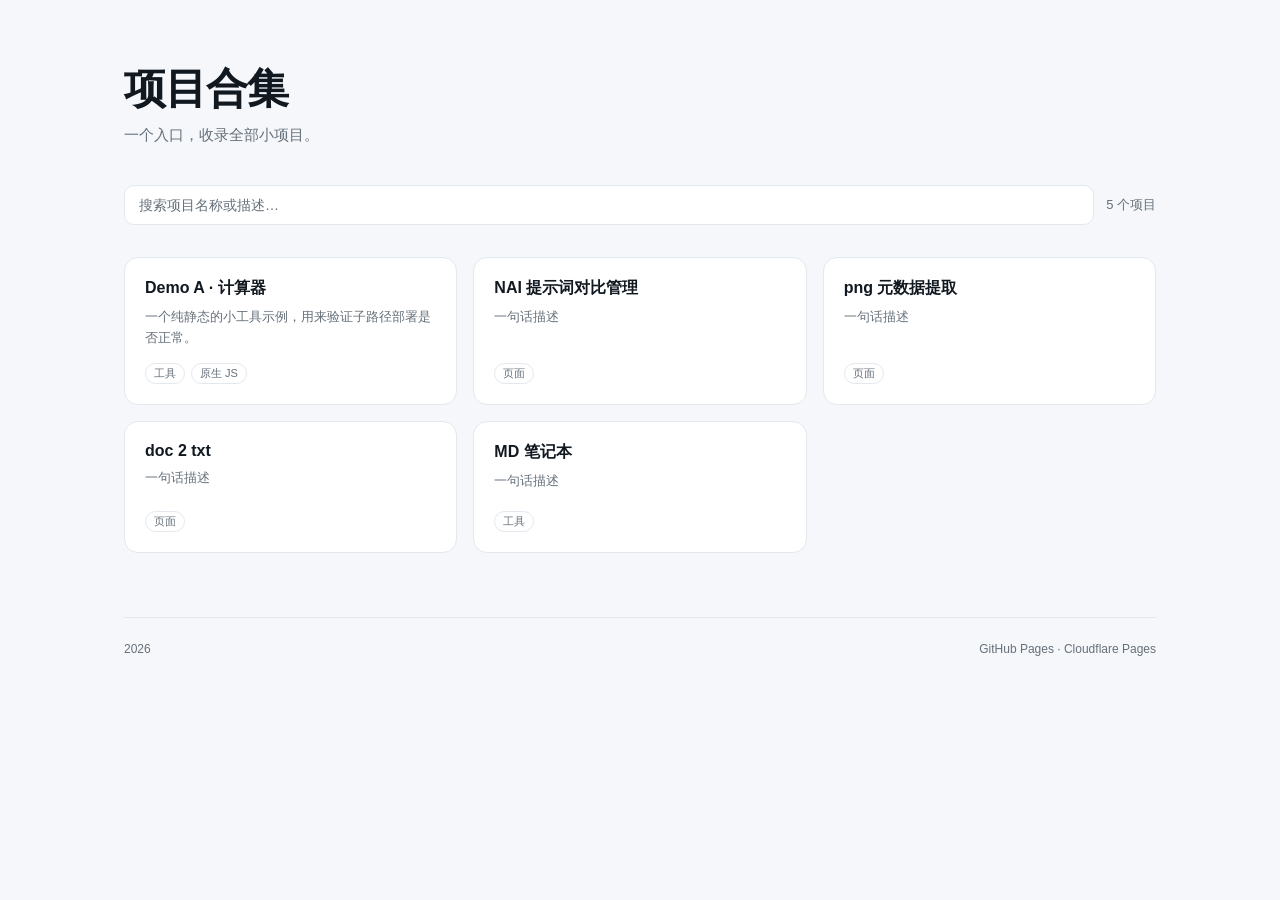
==== index.html @ c3382544 "update" ====
<!DOCTYPE html>
<html lang="zh-CN">
<head>
<meta charset="UTF-8">
<meta name="viewport" content="width=device-width, initial-scale=1.0">
<title>项目合集</title>
<meta name="description" content="一个页面，收录所有小项目">
<style>
  :root{
    --bg:#0b0d10;
    --card:#14181d;
    --card-hover:#1a2027;
    --line:#232a32;
    --text:#e8edf2;
    --muted:#8b98a5;
    --accent:#4c8dff;
  }
  @media (prefers-color-scheme: light){
    :root{
      --bg:#f5f7fa;
      --card:#ffffff;
      --card-hover:#ffffff;
      --line:#e3e8ee;
      --text:#111820;
      --muted:#66707a;
      --accent:#2563eb;
    }
  }
  *{box-sizing:border-box}
  html,body{margin:0;padding:0}
  body{
    background:var(--bg);
    color:var(--text);
    font-family:-apple-system,BlinkMacSystemFont,"Segoe UI","PingFang SC","Hiragino Sans GB","Microsoft YaHei",sans-serif;
    -webkit-font-smoothing:antialiased;
    min-height:100vh;
  }
  .wrap{max-width:1080px;margin:0 auto;padding:64px 24px 96px}
  header{margin-bottom:40px}
  h1{
    font-size:clamp(28px,5vw,42px);
    line-height:1.2;
    margin:0 0 12px;
    letter-spacing:-.02em;
  }
  .sub{color:var(--muted);font-size:15px;margin:0}
  .toolbar{
    display:flex;gap:12px;align-items:center;
    margin:28px 0 32px;flex-wrap:wrap;
  }
  #search{
    flex:1;min-width:220px;
    background:var(--card);
    border:1px solid var(--line);
    color:var(--text);
    padding:11px 14px;
    border-radius:10px;
    font-size:14px;outline:none;
    transition:border-color .18s;
  }
  #search:focus{border-color:var(--accent)}
  #search::placeholder{color:var(--muted)}
  .count{color:var(--muted);font-size:13px;white-space:nowrap}

  .grid{
    display:grid;
    grid-template-columns:repeat(auto-fill,minmax(260px,1fr));
    gap:16px;
  }
  a.card{
    display:flex;flex-direction:column;
    background:var(--card);
    border:1px solid var(--line);
    border-radius:14px;
    padding:20px;
    text-decoration:none;
    color:inherit;
    transition:transform .16s ease,border-color .16s ease,background .16s ease;
    min-height:132px;
  }
  a.card:hover{
    transform:translateY(-3px);
    border-color:var(--accent);
    background:var(--card-hover);
  }
  .card h2{
    font-size:16px;margin:0 0 8px;font-weight:600;
    display:flex;align-items:center;gap:8px;
  }
  .card p{
    font-size:13px;line-height:1.6;color:var(--muted);
    margin:0;flex:1;
  }
  .tags{display:flex;gap:6px;flex-wrap:wrap;margin-top:14px}
  .tag{
    font-size:11px;color:var(--muted);
    border:1px solid var(--line);
    padding:2px 8px;border-radius:20px;
  }
  .empty{
    color:var(--muted);font-size:14px;
    border:1px dashed var(--line);
    border-radius:12px;padding:40px;text-align:center;
  }
  footer{
    margin-top:64px;padding-top:24px;
    border-top:1px solid var(--line);
    color:var(--muted);font-size:12px;
    display:flex;justify-content:space-between;flex-wrap:wrap;gap:8px;
  }
</style>
</head>
<body>
<div class="wrap">
  <header>
    <h1>项目合集</h1>
    <p class="sub">一个入口，收录全部小项目。</p>
  </header>

  <div class="toolbar">
    <input id="search" type="search" placeholder="搜索项目名称或描述…" autocomplete="off">
    <span class="count" id="count"></span>
  </div>

  <div class="grid" id="grid"></div>
  <div class="empty" id="empty" hidden>没有匹配的项目</div>

  <footer>
    <span id="year"></span>
    <span>GitHub Pages · Cloudflare Pages</span>
  </footer>
</div>

<script>
(function () {
  var grid = document.getElementById('grid');
  var empty = document.getElementById('empty');
  var countEl = document.getElementById('count');
  var search = document.getElementById('search');
  var list = [];

  document.getElementById('year').textContent = new Date().getFullYear();

  // 始终使用相对路径：GitHub Pages 的 /repo/ 子路径和 Cloudflare 的根路径都能正确解析
  function urlOf(p) {
    if (p.url) return p.url;
    return './projects/' + p.name.replace(/\/+$/, '') + '/';
  }

  function render(items) {
    grid.innerHTML = '';
    if (!items.length) { empty.hidden = false; countEl.textContent = ''; return; }
    empty.hidden = true;
    countEl.textContent = items.length + ' 个项目';

    items.forEach(function (p) {
      var a = document.createElement('a');
      a.className = 'card';
      a.href = urlOf(p);

      var h2 = document.createElement('h2');
      h2.textContent = p.title || p.name;

      var desc = document.createElement('p');
      desc.textContent = p.desc || '';

      a.appendChild(h2);
      a.appendChild(desc);

      if (p.tags && p.tags.length) {
        var tags = document.createElement('div');
        tags.className = 'tags';
        p.tags.forEach(function (t) {
          var s = document.createElement('span');
          s.className = 'tag';
          s.textContent = t;
          tags.appendChild(s);
        });
        a.appendChild(tags);
      }
      grid.appendChild(a);
    });
  }

  search.addEventListener('input', function () {
    var q = search.value.trim().toLowerCase();
    if (!q) return render(list);
    render(list.filter(function (p) {
      return ((p.title || '') + ' ' + (p.desc || '') + ' ' + p.name + ' ' + (p.tags || []).join(' '))
        .toLowerCase().indexOf(q) > -1;
    }));
  });

  fetch('./projects.json', { cache: 'no-cache' })
    .then(function (r) { if (!r.ok) throw new Error(r.status); return r.json(); })
    .then(function (data) {
      list = Array.isArray(data) ? data : (data.projects || []);
      render(list);
    })
    .catch(function (e) {
      console.error('projects.json 加载失败', e);
      countEl.textContent = '';
      empty.hidden = false;
      empty.textContent = '项目列表加载失败：请确认 projects.json 存在，并通过 HTTP 访问（不要直接双击打开 index.html）';
    });
})();
</script>
</body>
</html>
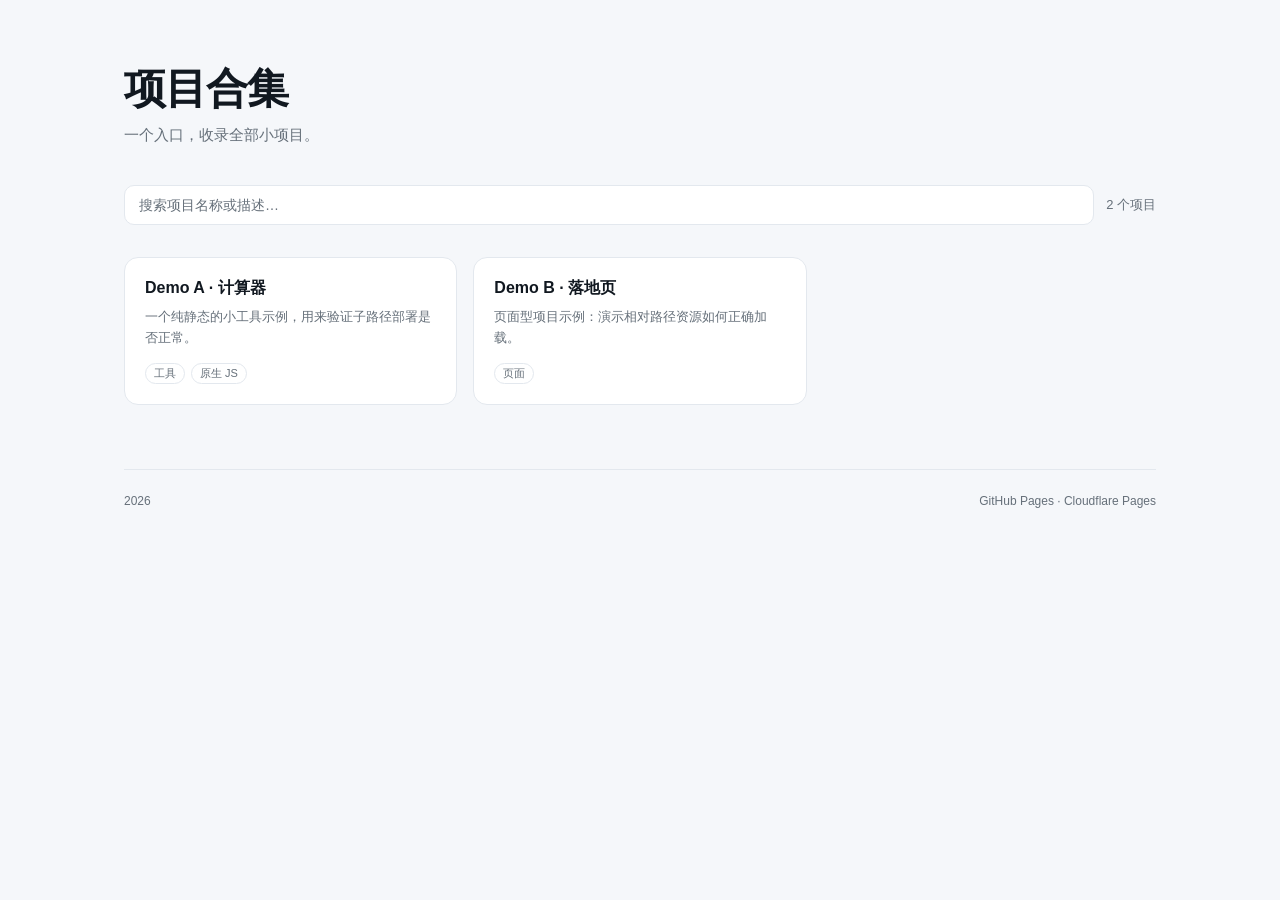
==== commit fa17aa10: "update" ====
--- a/index.html
+++ b/index.html
@@ -83,9 +83,9 @@
     border-color:var(--accent);
     background:var(--card-hover);
   }
+  a.card[hidden]{display:none}
   .card h2{
     font-size:16px;margin:0 0 8px;font-weight:600;
-    display:flex;align-items:center;gap:8px;
   }
   .card p{
     font-size:13px;line-height:1.6;color:var(--muted);
@@ -109,6 +109,11 @@
     display:flex;justify-content:space-between;flex-wrap:wrap;gap:8px;
   }
 </style>
+<noscript>
+  <style>
+    .toolbar{display:none}
+  </style>
+</noscript>
 </head>
 <body>
 <div class="wrap">
@@ -119,90 +124,45 @@
 
   <div class="toolbar">
     <input id="search" type="search" placeholder="搜索项目名称或描述…" autocomplete="off">
-    <span class="count" id="count"></span>
+    <span class="count">2 个项目</span>
   </div>
 
-  <div class="grid" id="grid"></div>
+  <div class="grid" id="grid">
+      <a class="card" href="./projects/demo-a/" data-key="Demo A · 计算器 一个纯静态的小工具示例，用来验证子路径部署是否正常。 demo-a 工具 原生 JS">
+        <h2>Demo A · 计算器</h2>
+        <p>一个纯静态的小工具示例，用来验证子路径部署是否正常。</p>
+        <div class="tags"><span class="tag">工具</span><span class="tag">原生 JS</span></div>
+      </a>
+      <a class="card" href="./projects/demo-b/" data-key="Demo B · 落地页 页面型项目示例：演示相对路径资源如何正确加载。 demo-b 页面">
+        <h2>Demo B · 落地页</h2>
+        <p>页面型项目示例：演示相对路径资源如何正确加载。</p>
+        <div class="tags"><span class="tag">页面</span></div>
+      </a>
+  </div>
   <div class="empty" id="empty" hidden>没有匹配的项目</div>
 
   <footer>
-    <span id="year"></span>
+    <span>2026</span>
     <span>GitHub Pages · Cloudflare Pages</span>
   </footer>
 </div>
 
 <script>
+// 只是一点渐进增强：过滤已经渲染好的卡片。禁用 JS 时所有卡片照常显示、照常可点。
 (function () {
-  var grid = document.getElementById('grid');
+  var search = document.getElementById('search');
+  var cards = [].slice.call(document.querySelectorAll('#grid .card'));
   var empty = document.getElementById('empty');
-  var countEl = document.getElementById('count');
-  var search = document.getElementById('search');
-  var list = [];
-
-  document.getElementById('year').textContent = new Date().getFullYear();
-
-  // 始终使用相对路径：GitHub Pages 的 /repo/ 子路径和 Cloudflare 的根路径都能正确解析
-  function urlOf(p) {
-    if (p.url) return p.url;
-    return './projects/' + p.name.replace(/\/+$/, '') + '/';
-  }
-
-  function render(items) {
-    grid.innerHTML = '';
-    if (!items.length) { empty.hidden = false; countEl.textContent = ''; return; }
-    empty.hidden = true;
-    countEl.textContent = items.length + ' 个项目';
-
-    items.forEach(function (p) {
-      var a = document.createElement('a');
-      a.className = 'card';
-      a.href = urlOf(p);
-
-      var h2 = document.createElement('h2');
-      h2.textContent = p.title || p.name;
-
-      var desc = document.createElement('p');
-      desc.textContent = p.desc || '';
-
-      a.appendChild(h2);
-      a.appendChild(desc);
-
-      if (p.tags && p.tags.length) {
-        var tags = document.createElement('div');
-        tags.className = 'tags';
-        p.tags.forEach(function (t) {
-          var s = document.createElement('span');
-          s.className = 'tag';
-          s.textContent = t;
-          tags.appendChild(s);
-        });
-        a.appendChild(tags);
-      }
-      grid.appendChild(a);
-    });
-  }
-
   search.addEventListener('input', function () {
     var q = search.value.trim().toLowerCase();
-    if (!q) return render(list);
-    render(list.filter(function (p) {
-      return ((p.title || '') + ' ' + (p.desc || '') + ' ' + p.name + ' ' + (p.tags || []).join(' '))
-        .toLowerCase().indexOf(q) > -1;
-    }));
+    var shown = 0;
+    cards.forEach(function (c) {
+      var hit = !q || (c.dataset.key || '').toLowerCase().indexOf(q) > -1;
+      c.hidden = !hit;
+      if (hit) shown++;
+    });
+    empty.hidden = shown !== 0;
   });
-
-  fetch('./projects.json', { cache: 'no-cache' })
-    .then(function (r) { if (!r.ok) throw new Error(r.status); return r.json(); })
-    .then(function (data) {
-      list = Array.isArray(data) ? data : (data.projects || []);
-      render(list);
-    })
-    .catch(function (e) {
-      console.error('projects.json 加载失败', e);
-      countEl.textContent = '';
-      empty.hidden = false;
-      empty.textContent = '项目列表加载失败：请确认 projects.json 存在，并通过 HTTP 访问（不要直接双击打开 index.html）';
-    });
 })();
 </script>
 </body>
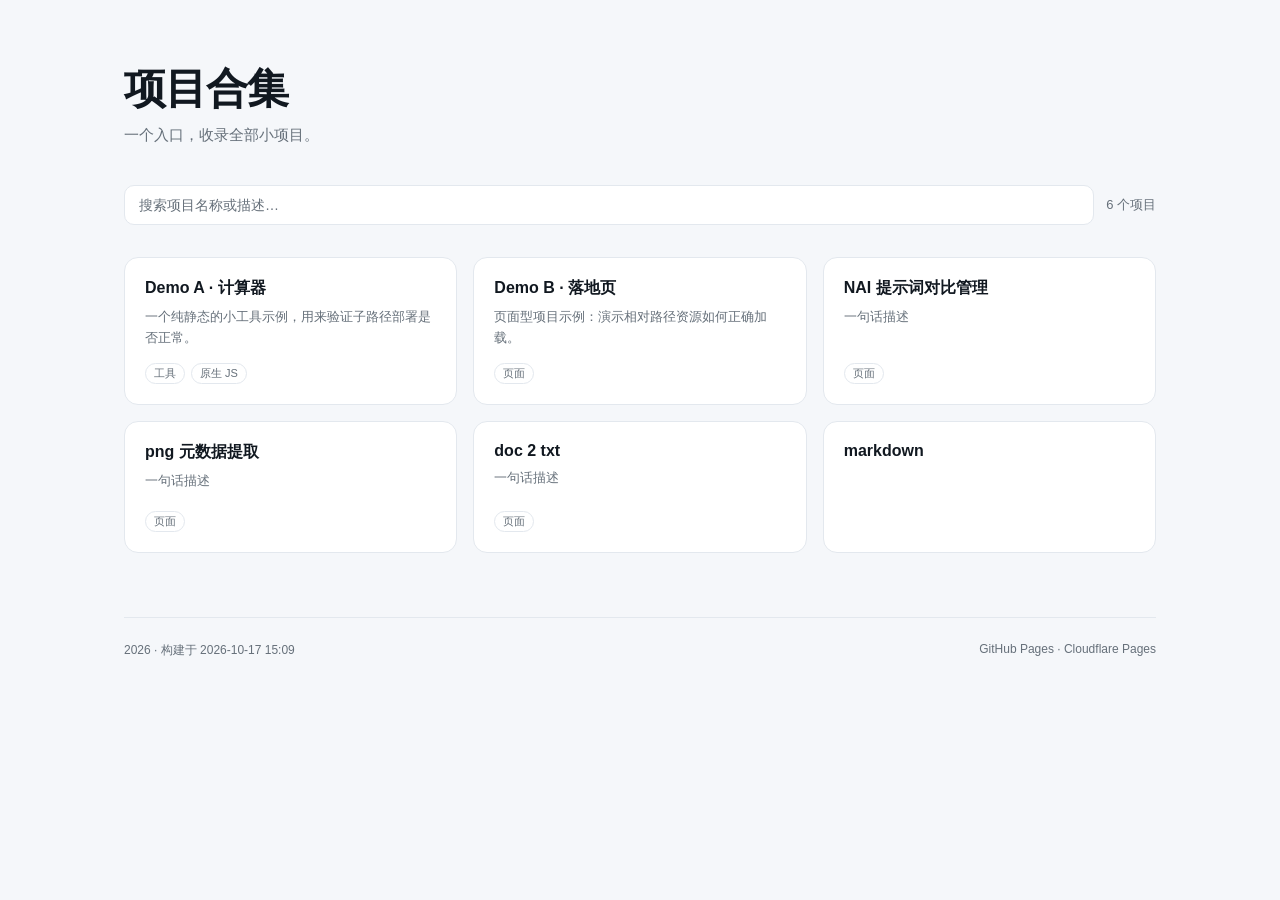
==== commit 5c9c7040: "update" ====
--- a/index.html
+++ b/index.html
@@ -124,7 +124,7 @@
 
   <div class="toolbar">
     <input id="search" type="search" placeholder="搜索项目名称或描述…" autocomplete="off">
-    <span class="count">2 个项目</span>
+    <span class="count">6 个项目</span>
   </div>
 
   <div class="grid" id="grid">
@@ -138,11 +138,30 @@
         <p>页面型项目示例：演示相对路径资源如何正确加载。</p>
         <div class="tags"><span class="tag">页面</span></div>
       </a>
+      <a class="card" href="./projects/entry-comparison/" data-key="NAI 提示词对比管理 一句话描述 entry-comparison 页面">
+        <h2>NAI 提示词对比管理</h2>
+        <p>一句话描述</p>
+        <div class="tags"><span class="tag">页面</span></div>
+      </a>
+      <a class="card" href="./projects/png/" data-key="png 元数据提取 一句话描述 png 页面">
+        <h2>png 元数据提取</h2>
+        <p>一句话描述</p>
+        <div class="tags"><span class="tag">页面</span></div>
+      </a>
+      <a class="card" href="./projects/doc2txt/" data-key="doc 2 txt 一句话描述 doc2txt 页面">
+        <h2>doc 2 txt</h2>
+        <p>一句话描述</p>
+        <div class="tags"><span class="tag">页面</span></div>
+      </a>
+      <a class="card" href="./projects/markdown/" data-key="markdown  markdown">
+        <h2>markdown</h2>
+        <p></p>
+      </a>
   </div>
   <div class="empty" id="empty" hidden>没有匹配的项目</div>
 
   <footer>
-    <span>2026</span>
+    <span>2026 · 构建于 2026-10-17 15:09</span>
     <span>GitHub Pages · Cloudflare Pages</span>
   </footer>
 </div>
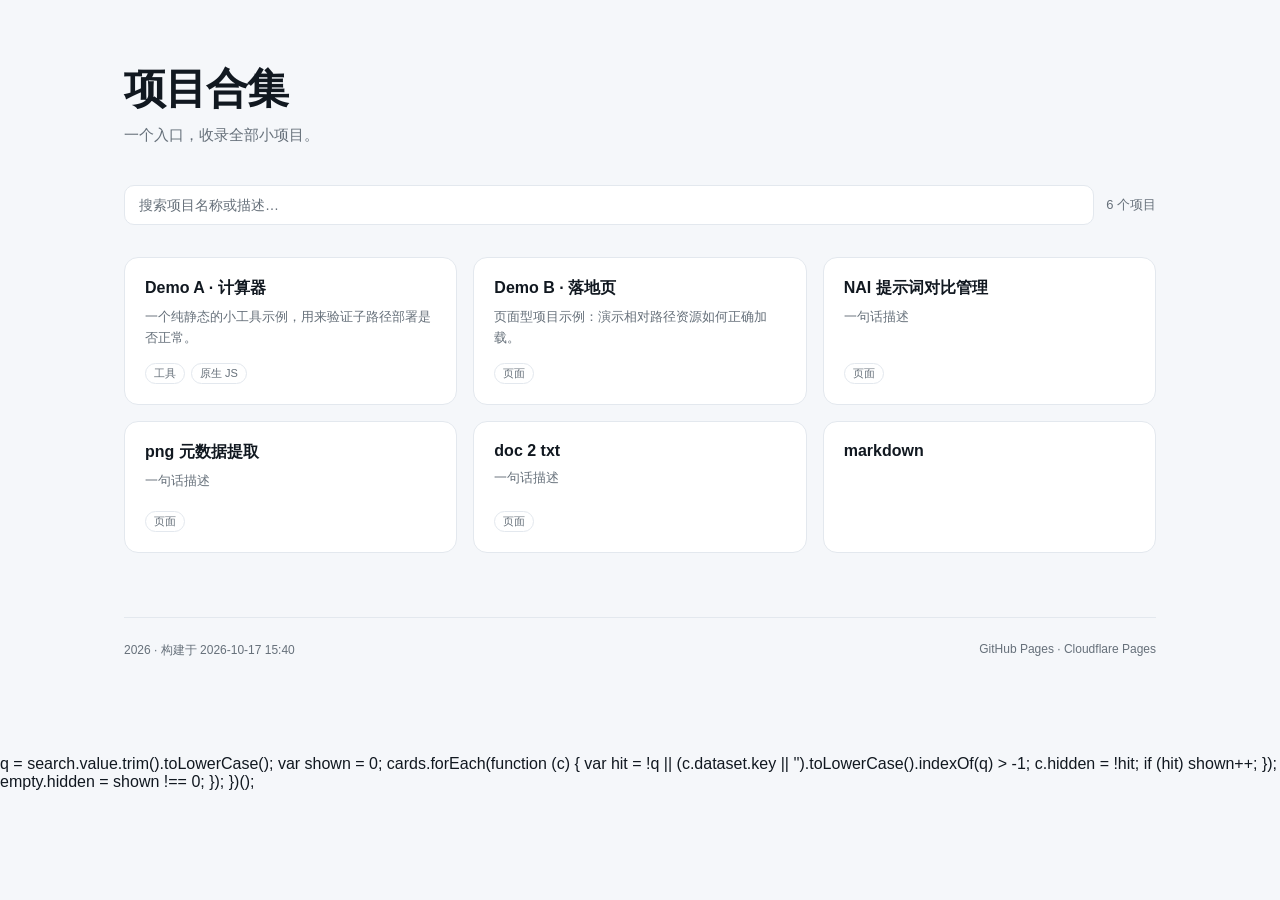
==== commit f0151dfb: "update" ====
--- a/index.html
+++ b/index.html
@@ -5,6 +5,17 @@
 <meta name="viewport" content="width=device-width, initial-scale=1.0">
 <title>项目合集</title>
 <meta name="description" content="一个页面，收录所有小项目">
+
+<!-- PWA：添加到主屏幕后以独立窗口运行，不显示浏览器地址栏 -->
+<meta name="theme-color" content="#0b0d10" media="(prefers-color-scheme: dark)">
+<meta name="theme-color" content="#f5f7fa" media="(prefers-color-scheme: light)">
+<meta name="mobile-web-app-capable" content="yes">
+<meta name="apple-mobile-web-app-capable" content="yes">
+<meta name="apple-mobile-web-app-status-bar-style" content="black-translucent">
+<meta name="apple-mobile-web-app-title" content="项目合集">
+<link rel="manifest" href="./manifest.json">
+<link rel="apple-touch-icon" href="./icons/apple-touch-icon.png">
+<link rel="icon" type="image/png" sizes="192x192" href="./icons/icon-192.png">
 <style>
   :root{
     --bg:#0b0d10;
@@ -161,7 +172,7 @@
   <div class="empty" id="empty" hidden>没有匹配的项目</div>
 
   <footer>
-    <span>2026 · 构建于 2026-10-17 15:09</span>
+    <span>2026 · 构建于 2026-10-17 15:40</span>
     <span>GitHub Pages · Cloudflare Pages</span>
   </footer>
 </div>
@@ -183,6 +194,26 @@
     empty.hidden = shown !== 0;
   });
 })();
+
+// 注册 Service Worker（安装条件之一）。只在 https 或 localhost 下生效。
+if ('serviceWorker' in navigator && (location.protocol === 'https:' || location.hostname === 'localhost' || location.hostname === '127.0.0.1')) {
+  window.addEventListener('load', function () {
+    navigator.serviceWorker.register('./sw.js').catch(function () { /* 静默失败，不影响使用 */ });
+  });
+}
 </script>
 </body>
 </html>
+q = search.value.trim().toLowerCase();
+    var shown = 0;
+    cards.forEach(function (c) {
+      var hit = !q || (c.dataset.key || '').toLowerCase().indexOf(q) > -1;
+      c.hidden = !hit;
+      if (hit) shown++;
+    });
+    empty.hidden = shown !== 0;
+  });
+})();
+</script>
+</body>
+</html>
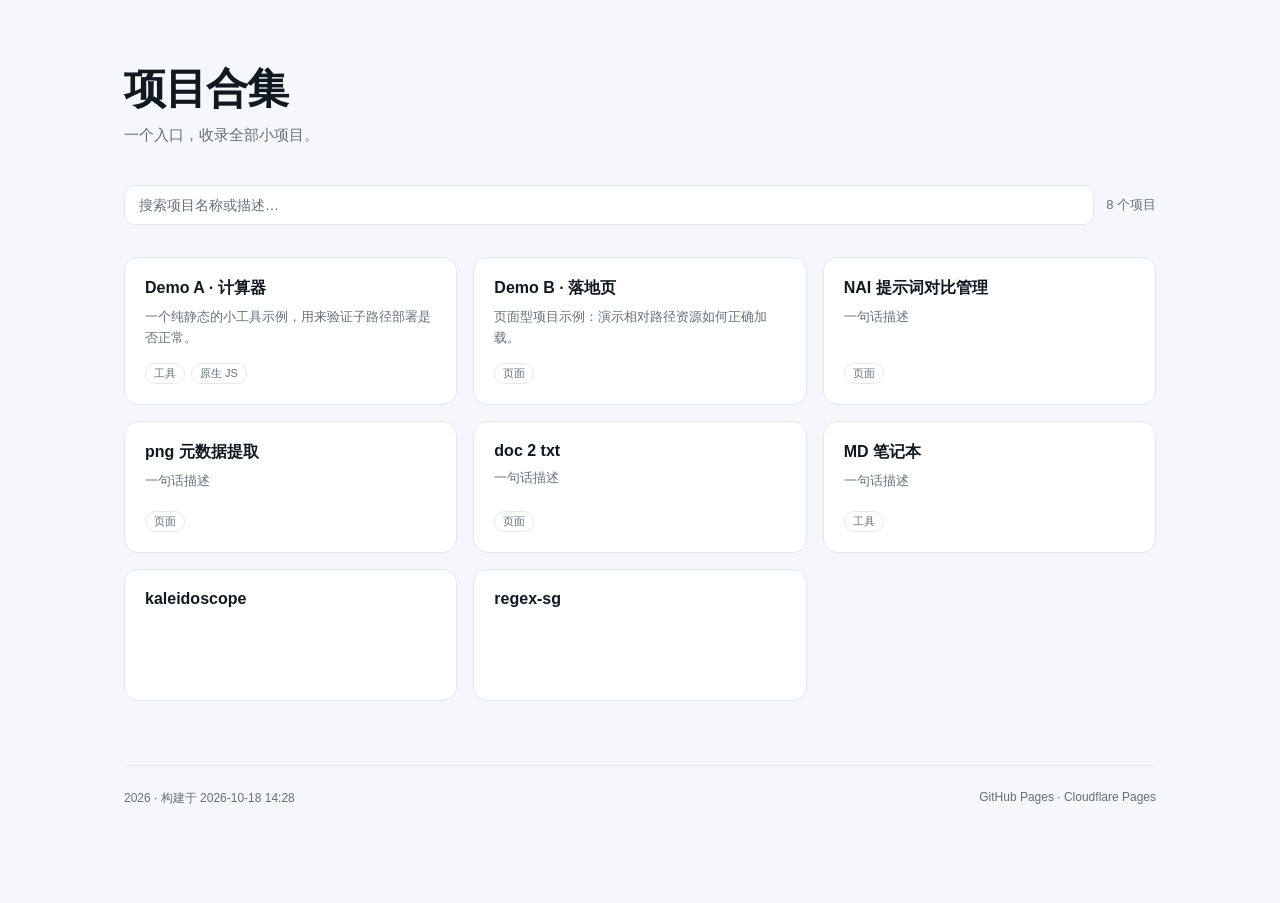
==== commit 5af00396: "update" ====
--- a/index.html
+++ b/index.html
@@ -135,7 +135,7 @@
 
   <div class="toolbar">
     <input id="search" type="search" placeholder="搜索项目名称或描述…" autocomplete="off">
-    <span class="count">6 个项目</span>
+    <span class="count">8 个项目</span>
   </div>
 
   <div class="grid" id="grid">
@@ -164,15 +164,24 @@
         <p>一句话描述</p>
         <div class="tags"><span class="tag">页面</span></div>
       </a>
-      <a class="card" href="./projects/markdown/" data-key="markdown  markdown">
-        <h2>markdown</h2>
+      <a class="card" href="./projects/markdown/" data-key="MD 笔记本 一句话描述 markdown 工具">
+        <h2>MD 笔记本</h2>
+        <p>一句话描述</p>
+        <div class="tags"><span class="tag">工具</span></div>
+      </a>
+      <a class="card" href="./projects/kaleidoscope/" data-key="kaleidoscope  kaleidoscope">
+        <h2>kaleidoscope</h2>
+        <p></p>
+      </a>
+      <a class="card" href="./projects/regex-sg/" data-key="regex-sg  regex-sg">
+        <h2>regex-sg</h2>
         <p></p>
       </a>
   </div>
   <div class="empty" id="empty" hidden>没有匹配的项目</div>
 
   <footer>
-    <span>2026 · 构建于 2026-10-17 15:40</span>
+    <span>2026 · 构建于 2026-10-18 14:28</span>
     <span>GitHub Pages · Cloudflare Pages</span>
   </footer>
 </div>
@@ -204,6 +213,7 @@
 </script>
 </body>
 </html>
+<script>
 q = search.value.trim().toLowerCase();
     var shown = 0;
     cards.forEach(function (c) {
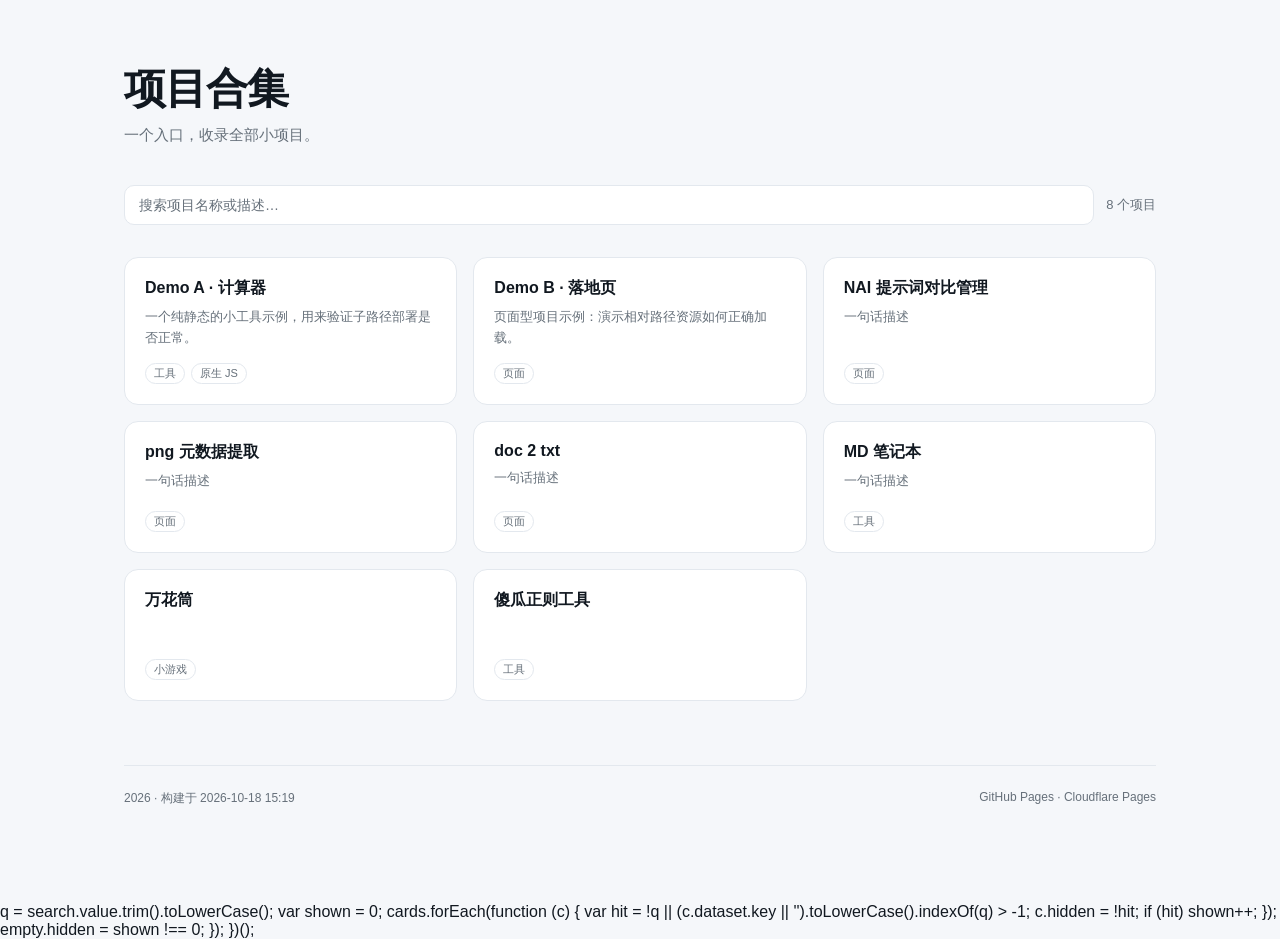
==== commit eb57a5ca: "update" ====
--- a/index.html
+++ b/index.html
@@ -169,19 +169,21 @@
         <p>一句话描述</p>
         <div class="tags"><span class="tag">工具</span></div>
       </a>
-      <a class="card" href="./projects/kaleidoscope/" data-key="kaleidoscope  kaleidoscope">
-        <h2>kaleidoscope</h2>
+      <a class="card" href="./projects/kaleidoscope/" data-key="万花筒  kaleidoscope 小游戏">
+        <h2>万花筒</h2>
         <p></p>
-      </a>
-      <a class="card" href="./projects/regex-sg/" data-key="regex-sg  regex-sg">
-        <h2>regex-sg</h2>
+        <div class="tags"><span class="tag">小游戏</span></div>
+      </a>
+      <a class="card" href="./projects/regex-sg/" data-key="傻瓜正则工具  regex-sg 工具">
+        <h2>傻瓜正则工具</h2>
         <p></p>
+        <div class="tags"><span class="tag">工具</span></div>
       </a>
   </div>
   <div class="empty" id="empty" hidden>没有匹配的项目</div>
 
   <footer>
-    <span>2026 · 构建于 2026-10-18 14:28</span>
+    <span>2026 · 构建于 2026-10-18 15:19</span>
     <span>GitHub Pages · Cloudflare Pages</span>
   </footer>
 </div>
@@ -213,7 +215,6 @@
 </script>
 </body>
 </html>
-<script>
 q = search.value.trim().toLowerCase();
     var shown = 0;
     cards.forEach(function (c) {
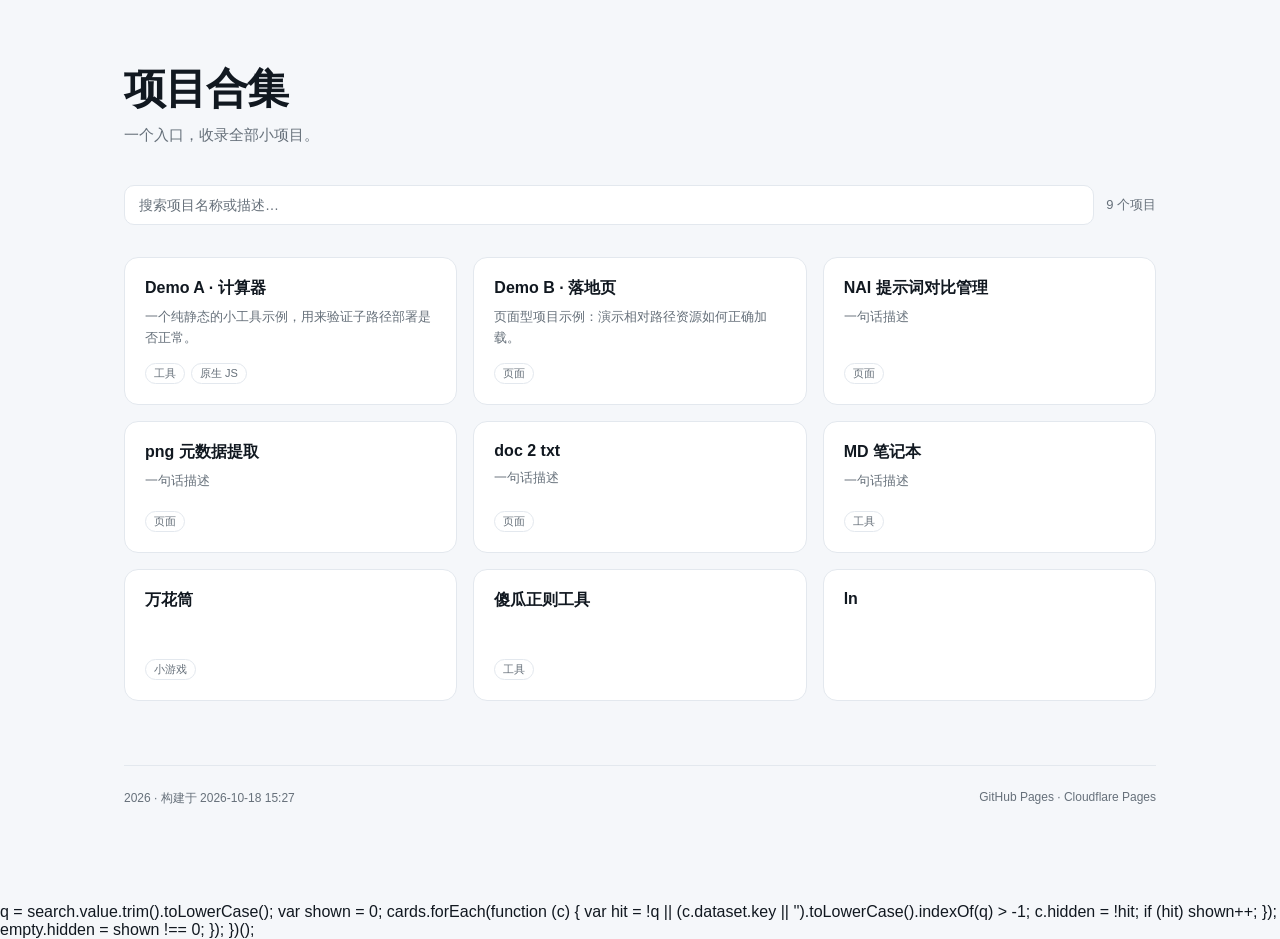
==== commit f1eff0cc: "update" ====
--- a/index.html
+++ b/index.html
@@ -135,7 +135,7 @@
 
   <div class="toolbar">
     <input id="search" type="search" placeholder="搜索项目名称或描述…" autocomplete="off">
-    <span class="count">8 个项目</span>
+    <span class="count">9 个项目</span>
   </div>
 
   <div class="grid" id="grid">
@@ -179,11 +179,15 @@
         <p></p>
         <div class="tags"><span class="tag">工具</span></div>
       </a>
+      <a class="card" href="./projects/ln/" data-key="ln  ln">
+        <h2>ln</h2>
+        <p></p>
+      </a>
   </div>
   <div class="empty" id="empty" hidden>没有匹配的项目</div>
 
   <footer>
-    <span>2026 · 构建于 2026-10-18 15:19</span>
+    <span>2026 · 构建于 2026-10-18 15:27</span>
     <span>GitHub Pages · Cloudflare Pages</span>
   </footer>
 </div>
@@ -215,6 +219,7 @@
 </script>
 </body>
 </html>
+<sceipt>
 q = search.value.trim().toLowerCase();
     var shown = 0;
     cards.forEach(function (c) {
